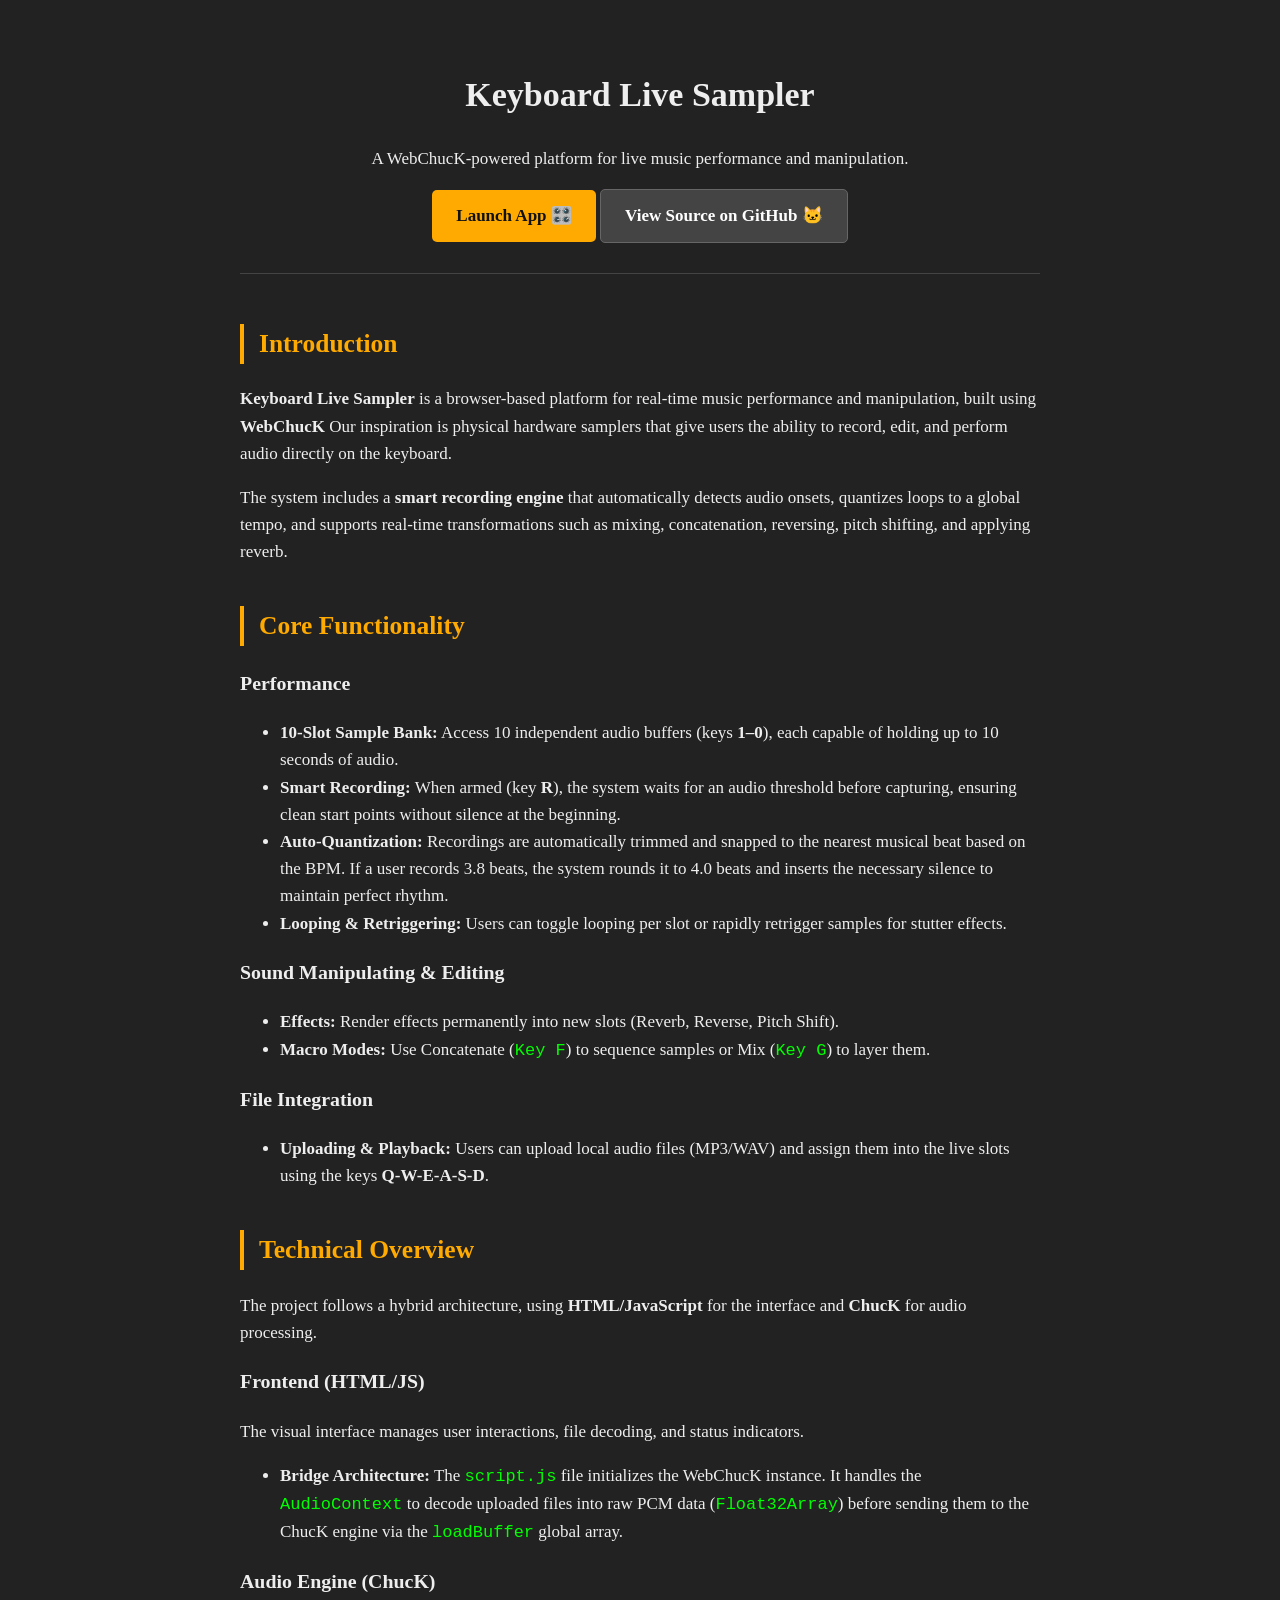
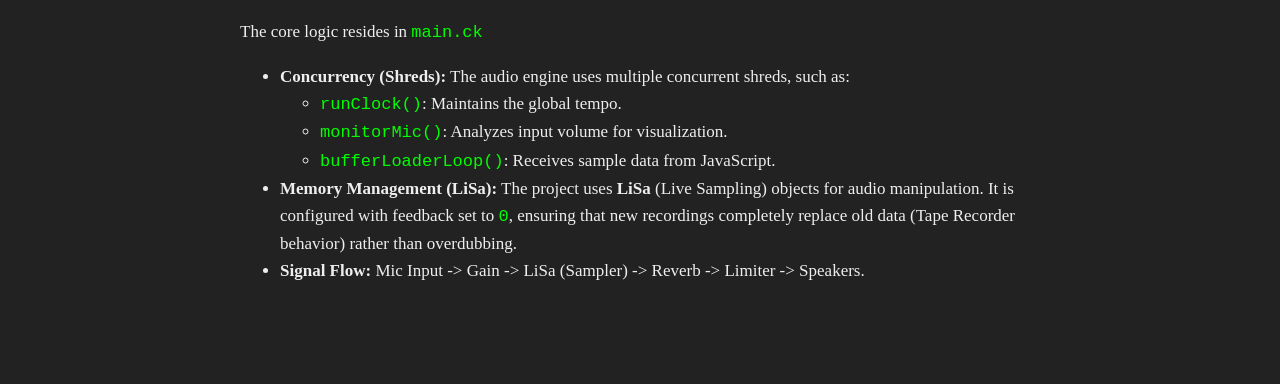
==== index.html @ d5815484 "Files upload" ====
<!DOCTYPE html>
<html lang="en">
<head>
    <meta charset="UTF-8">
    <meta name="viewport" content="width=device-width, initial-scale=1.0">
    <title>Keyboard Live Sampler</title>
    <link rel="stylesheet" href="style.css">
</head>
<body class="about-style">
    
    <div class="container">
        <header>
            <h1>Keyboard Live Sampler</h1>
            <p>A WebChucK-powered platform for live music performance and manipulation.</p>
                
            <div>
                <a href="app.html" class="btn btn-primary">Launch App 🎛️</a>
                    
            <a href="https://github.com/nghi-oo0/WebTest/" target="_blank" class="btn btn-secondary">View Source on GitHub 🐱</a>
            </div>
        </header>

        <section>
            <h2>Introduction</h2>
            <p>
                <strong>Keyboard Live Sampler</strong> is a browser-based platform for real-time music performance and manipulation, built using <strong>WebChucK</strong> Our inspiration is physical hardware samplers that give users the ability to record, edit, and perform audio directly on the keyboard.
            <p>
                The system includes a <strong>smart recording engine</strong> that automatically detects audio onsets, quantizes loops to a global tempo, and supports real-time transformations such as mixing, concatenation, reversing, pitch shifting, and applying reverb.
            </p>
        </section>

        <section>
            <h2>Core Functionality</h2>

            <h3>Performance</h3>
            <ul>
                <li><strong>10-Slot Sample Bank:</strong> Access 10 independent audio buffers (keys <strong>1–0</strong>), each capable of holding up to 10 seconds of audio.</li>
                <li><strong>Smart Recording:</strong> When armed (key <strong>R</strong>), the system waits for an audio threshold before capturing, ensuring clean start points without silence at the beginning.</li>
                <li><strong>Auto-Quantization:</strong> Recordings are automatically trimmed and snapped to the nearest musical beat based on the BPM. If a user records 3.8 beats, the system rounds it to 4.0 beats and inserts the necessary silence to maintain perfect rhythm.</li>
                <li><strong>Looping & Retriggering:</strong> Users can toggle looping per slot or rapidly retrigger samples for stutter effects.</li>
            </ul>

            <h3>Sound Manipulating & Editing</h3>
            <ul>
                <li><strong>Effects:</strong> Render effects permanently into new slots (Reverb, Reverse, Pitch Shift).</li>
                <li><strong>Macro Modes:</strong> Use Concatenate (<code>Key F</code>) to sequence samples or Mix (<code>Key G</code>) to layer them.</li>
            </ul>

            <h3>File Integration</h3>
            <ul>
                <li><strong>Uploading & Playback:</strong> Users can upload local audio files (MP3/WAV) and assign them into the live slots using the keys <strong>Q-W-E-A-S-D</strong>.</li>
            </ul>
        </section>

        <section>
            <h2>Technical Overview</h2>
            <p>The project follows a hybrid architecture, using <strong>HTML/JavaScript</strong> for the interface and <strong>ChucK</strong> for audio processing.</p>
            
            <h3>Frontend (HTML/JS)</h3>
            <p>The visual interface manages user interactions, file decoding, and status indicators.</p>
            <ul>
                <li><strong>Bridge Architecture:</strong> The <code>script.js</code> file initializes the WebChucK instance. It handles the <code>AudioContext</code> to decode uploaded files into raw PCM data (<code>Float32Array</code>) before sending them to the ChucK engine via the <code>loadBuffer</code> global array.</strong></li>
            </ul>

            <h3>Audio Engine (ChucK)</h3>
            <p>The core logic resides in <code>main.ck</code></p>
            <ul>
                <li><strong>Concurrency (Shreds):</strong> The audio engine uses multiple concurrent shreds, such as:</li>
                    <ul>
                        <li><code>runClock()</code>: Maintains the global tempo.</li>
                        <li><code>monitorMic()</code>: Analyzes input volume for visualization.</li>
                        <li><code>bufferLoaderLoop()</code>: Receives sample data from JavaScript.</li>
                    </ul>
                <li><strong>Memory Management (LiSa):</strong> The project uses <strong>LiSa</strong> (Live Sampling) objects for audio manipulation. It is configured with feedback set to <code>0</code>, ensuring that new recordings completely replace old data (Tape Recorder behavior) rather than overdubbing.</li>
                <li><strong>Signal Flow:</strong> Mic Input -> Gain -> LiSa (Sampler) -> Reverb -> Limiter -> Speakers.</li>
            </ul>
        </section>
    </div>

</body>
</html>
---- style.css ----
body { 
    font-family: monospace; 
    background: #222; 
    color: #eee; 
    padding: 20px; 
}

#console { 
    font-family: monospace;
    background: #000; 
    border: 1px solid #444; 
    height: 300px; 
    overflow-y: scroll; 
    padding: 10px; 
    white-space: pre-wrap; 
    margin-top: 20px; 
    font-size: 14px; 
    color: #0f0;
}

button { 
    padding: 10px 20px; 
    font-family: monospace;
    font-size: 16px; 
    cursor: pointer; 
    background: #444; 
    color: #fff; 
    border: 1px solid #666; 
}

button:hover { background: #555; }
button:disabled { background: #333; color: #888; cursor: not-allowed; }

.controls { 
    display: flex; 
    gap: 20px; 
    margin-bottom: 20px; 
    align-items: center; 
    flex-wrap: wrap;
}

h1 { margin-top: 0; width: 100%; }

.instructions { 
    background: #333; 
    padding: 15px; 
    border-radius: 5px; 
    margin-bottom: 20px; 
    line-height: 1.5; 
    display: grid; 
    grid-template-columns: 1fr 1fr; 
    gap: 20px;
}

#status { 
    font-weight: bold; 
    color: #ffaa00; 
    width: 100%; 
    margin-top: 10px;
}

.mic-indicator {
    width: 15px; 
    height: 15px; 
    border-radius: 50%;
    background-color: #333; 
    border: 1px solid #555;
    display: inline-block; 
    margin-left: 10px;
    transition: background-color 0.1s;
}

.mic-label {
    margin-top: 10px;
    display: flex;
    align-items: center;
}

.upload-section {
    margin-left: 20px; 
    border-left: 1px solid #555; 
    padding-left: 20px;
}

.hidden {
    display: none;
}

.mic-active { background-color: #0f0; box-shadow: 0 0 10px #0f0; }

#fileMapping { margin-top: 10px; font-size: 0.9em; color: #aaa; }

.map-item { 
    display: inline-block; 
    margin-right: 15px; 
    background: #2a2a2a; 
    padding: 4px 8px; 
    border-radius: 4px; 
    margin-bottom: 5px; 
    border: 1px solid #444; 
}

.key-badge { 
    color: #fff; 
    font-weight: bold; 
    color: #ffaa00; 
    margin-right: 5px; 
}

.bpm-control {
    display: flex;
    align-items: center;
    background: #333;
    padding: 5px 15px;
    border-radius: 5px;
    border: 1px solid #555;
    color: #eee;
    height: 42px;
}

.bpm-control input {
    background: #222;
    border: 1px solid #555;
    color: #0f0;
    padding: 5px;
    margin-left: 10px;
    width: 60px;
    font-family: monospace;
    font-size: 14px;
}

.status-success { color: #0f0 !important; }
.status-error { color: #f00 !important; }

@font-face {
  font-family: font;
  src: url();
}

/* About page style */
.about-style{
    font-family: "Segoe UI";
    font-size: 17px;
    line-height: 1.6;
}

.container {
    max-width: 800px;
    margin: 0 auto;
    padding: 40px 20px;
}

header {
    text-align: center;
    margin-bottom: 50px;
    padding-bottom: 30px;
    border-bottom: 1px solid #444;
}

h2 {
    color: #ffaa00;
    border-left: 4px solid #ffaa00;
    padding-left: 15px;
    margin-top: 0;
}

.btn {
    display: inline-block;
    text-decoration: none;
    padding: 12px 24px;
    border-radius: 5px;
    font-weight: bold;
}

.btn-primary {
    background: #ffaa00;
    color: #111;
}
.btn-primary:hover { background: #e69900; }

.btn-secondary {
    background: #444;
    color: #fff;
    border: 1px solid #666;
}
.btn-secondary:hover { background: #555; }

section {
    margin-bottom: 40px;
}

code {
    color: #0f0;
}
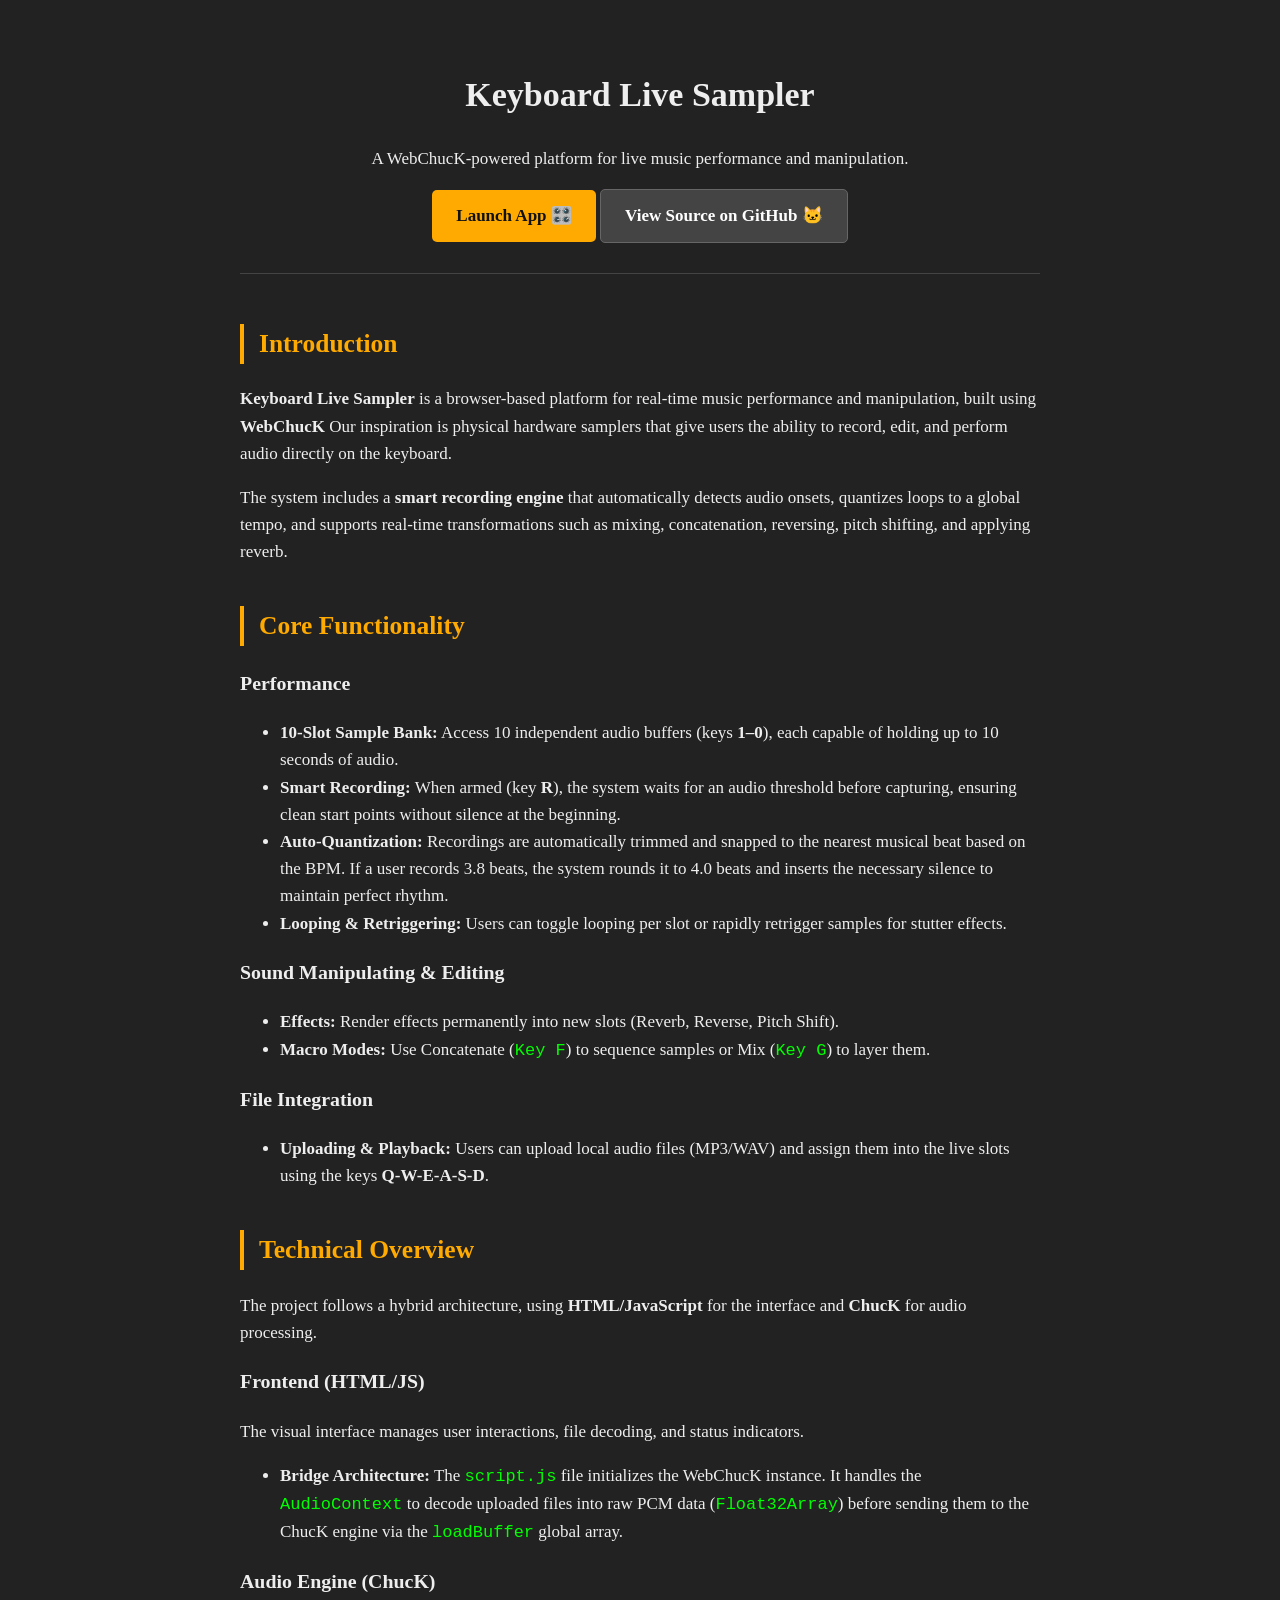
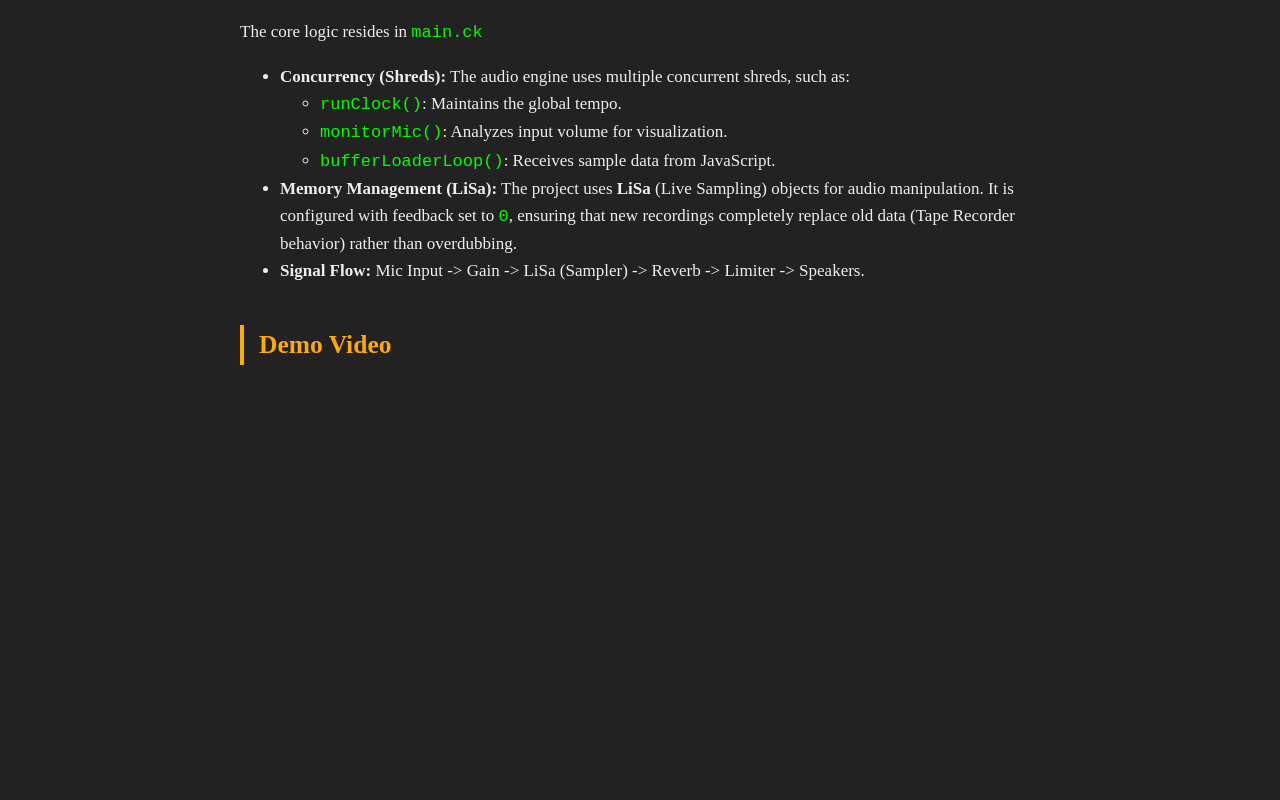
==== commit 2efbc579: "Demo Video Section" ====
--- a/index.html
+++ b/index.html
@@ -16,7 +16,7 @@
             <div>
                 <a href="app.html" class="btn btn-primary">Launch App 🎛️</a>
                     
-            <a href="https://github.com/nghi-oo0/WebTest/" target="_blank" class="btn btn-secondary">View Source on GitHub 🐱</a>
+            <a href="https://github.com/nghi-oo0/KeyboardSampler" target="_blank" class="btn btn-secondary">View Source on GitHub 🐱</a>
             </div>
         </header>
 
@@ -75,6 +75,10 @@
                 <li><strong>Signal Flow:</strong> Mic Input -> Gain -> LiSa (Sampler) -> Reverb -> Limiter -> Speakers.</li>
             </ul>
         </section>
+        <section>
+            <h2>Demo Video</h2>
+            <iframe width="560" height="315" src="https://www.youtube.com/embed/zYr-7k2Ppi0?si=GK2lfkSrnD4HS__6" title="YouTube video player" frameborder="0" allow="accelerometer; autoplay; clipboard-write; encrypted-media; gyroscope; picture-in-picture; web-share" referrerpolicy="strict-origin-when-cross-origin" allowfullscreen></iframe>
+        </section>
     </div>
 
 </body>
--- a/style.css
+++ b/style.css
@@ -191,4 +191,9 @@
 
 code {
     color: #0f0;
+}
+
+iframe {
+    display: block;
+    margin: 0 auto;
 }
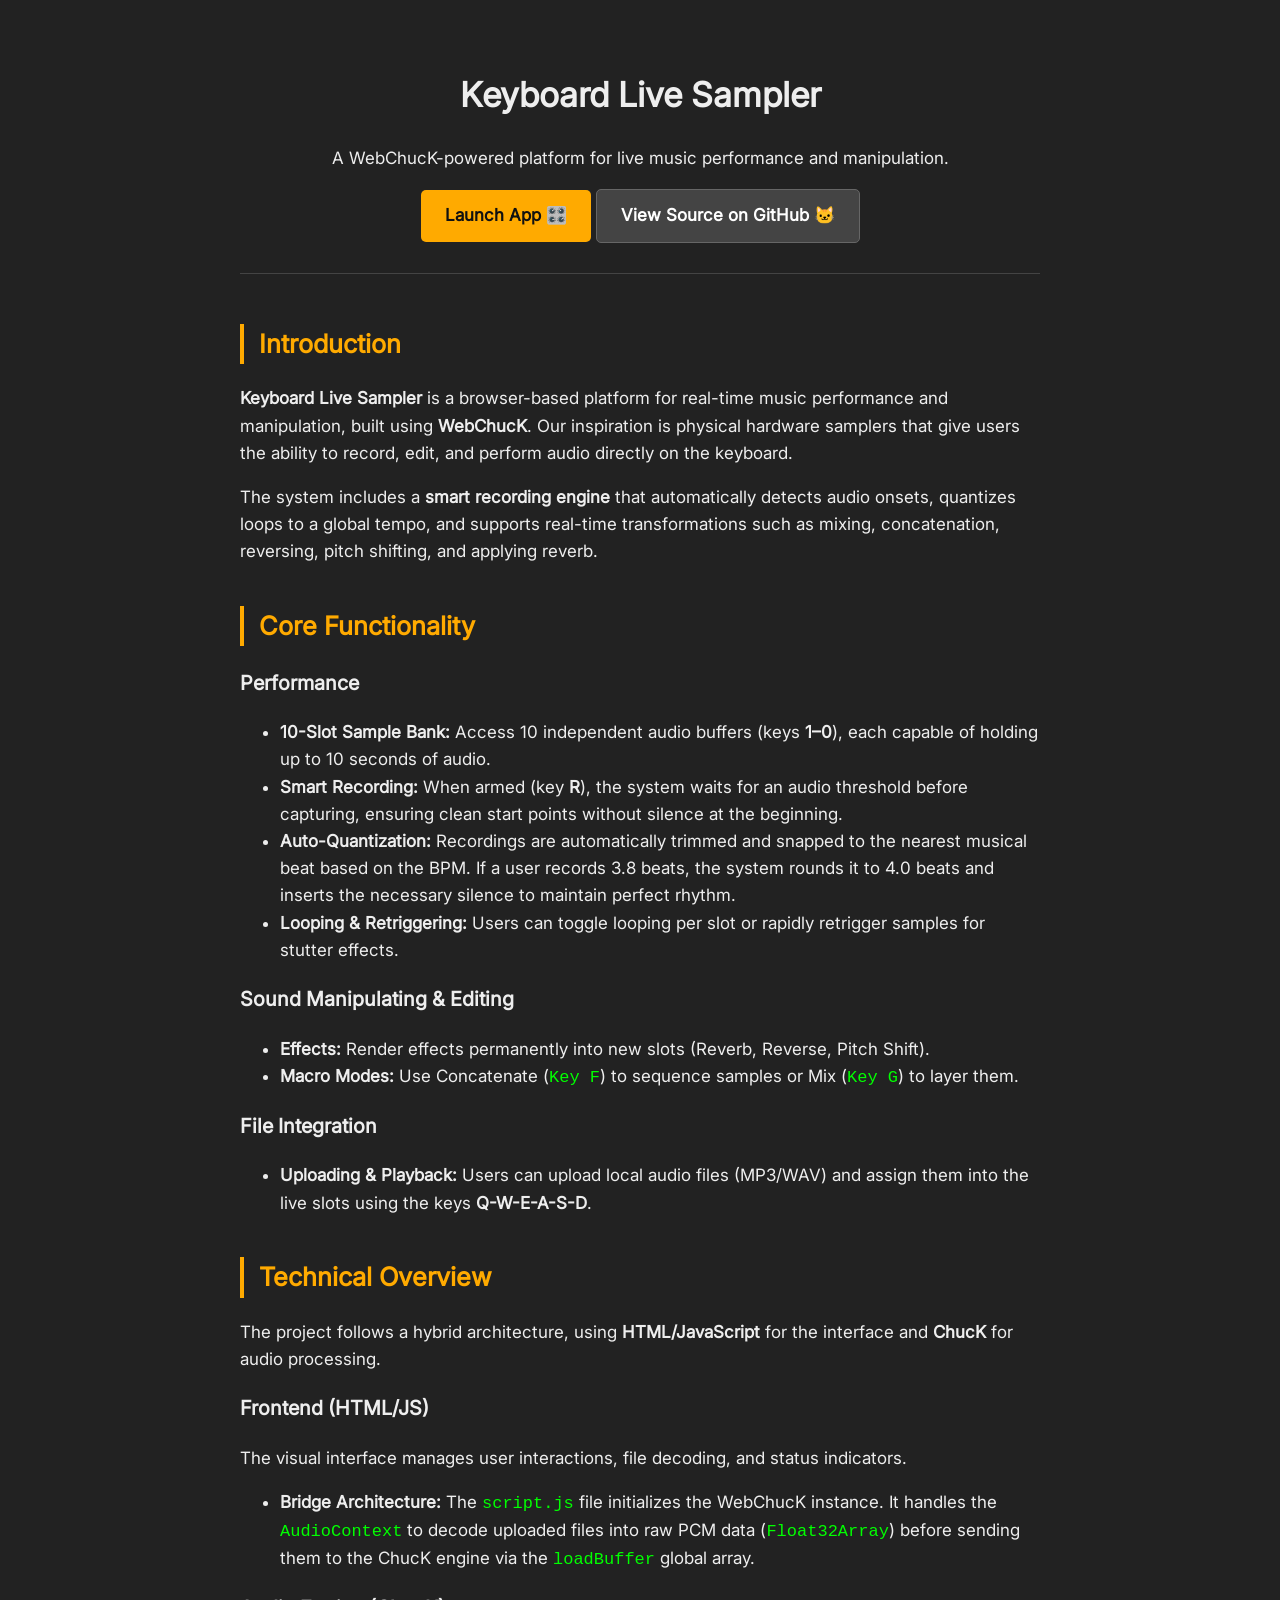
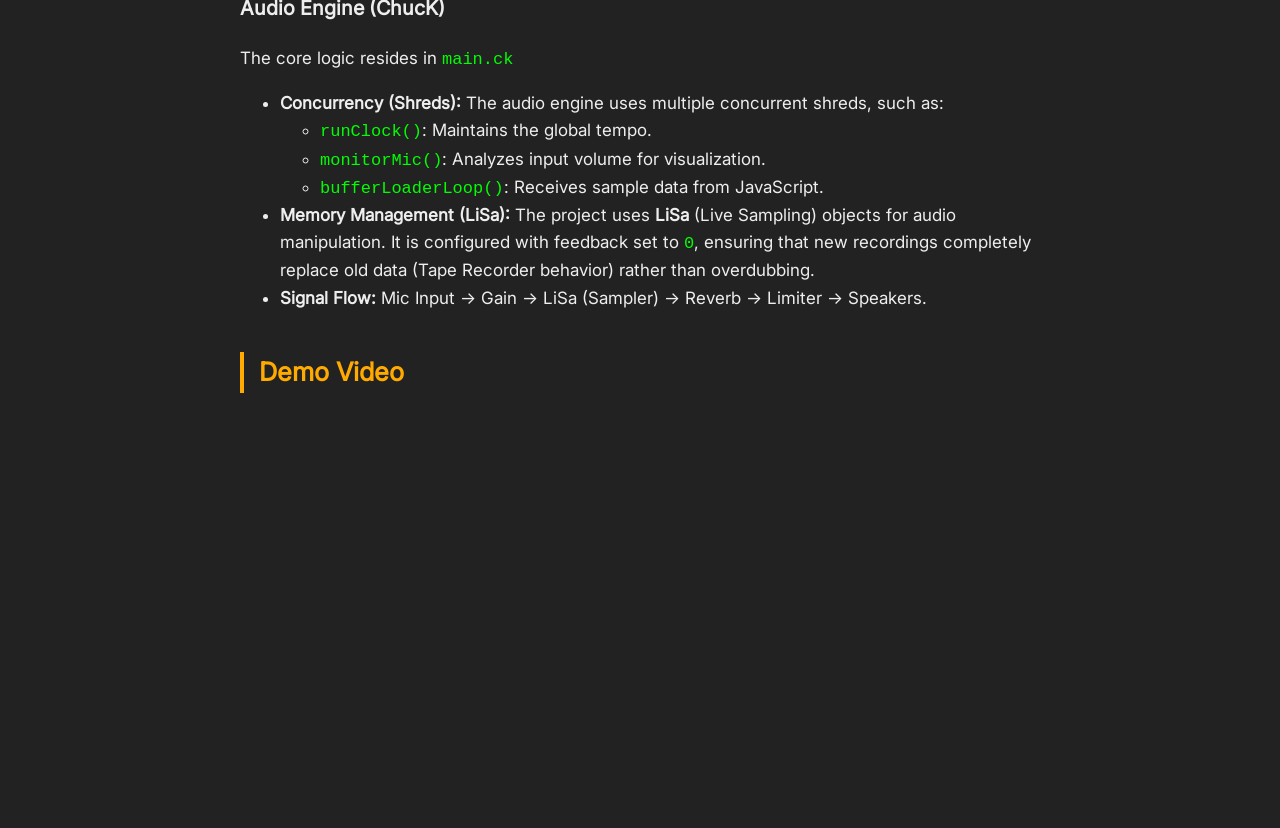
==== commit 0b50eeec: "Final update" ====
--- a/index.html
+++ b/index.html
@@ -23,7 +23,7 @@
         <section>
             <h2>Introduction</h2>
             <p>
-                <strong>Keyboard Live Sampler</strong> is a browser-based platform for real-time music performance and manipulation, built using <strong>WebChucK</strong> Our inspiration is physical hardware samplers that give users the ability to record, edit, and perform audio directly on the keyboard.
+                <strong>Keyboard Live Sampler</strong> is a browser-based platform for real-time music performance and manipulation, built using <strong>WebChucK</strong>. Our inspiration is physical hardware samplers that give users the ability to record, edit, and perform audio directly on the keyboard.
             <p>
                 The system includes a <strong>smart recording engine</strong> that automatically detects audio onsets, quantizes loops to a global tempo, and supports real-time transformations such as mixing, concatenation, reversing, pitch shifting, and applying reverb.
             </p>
--- a/style.css
+++ b/style.css
@@ -134,12 +134,12 @@
 
 @font-face {
   font-family: font;
-  src: url();
+  src: url(Inter.ttf);
 }
 
 /* About page style */
 .about-style{
-    font-family: "Segoe UI";
+    font-family: font;
     font-size: 17px;
     line-height: 1.6;
 }
@@ -191,6 +191,7 @@
 
 code {
     color: #0f0;
+    font-size: 17px;
 }
 
 iframe {
